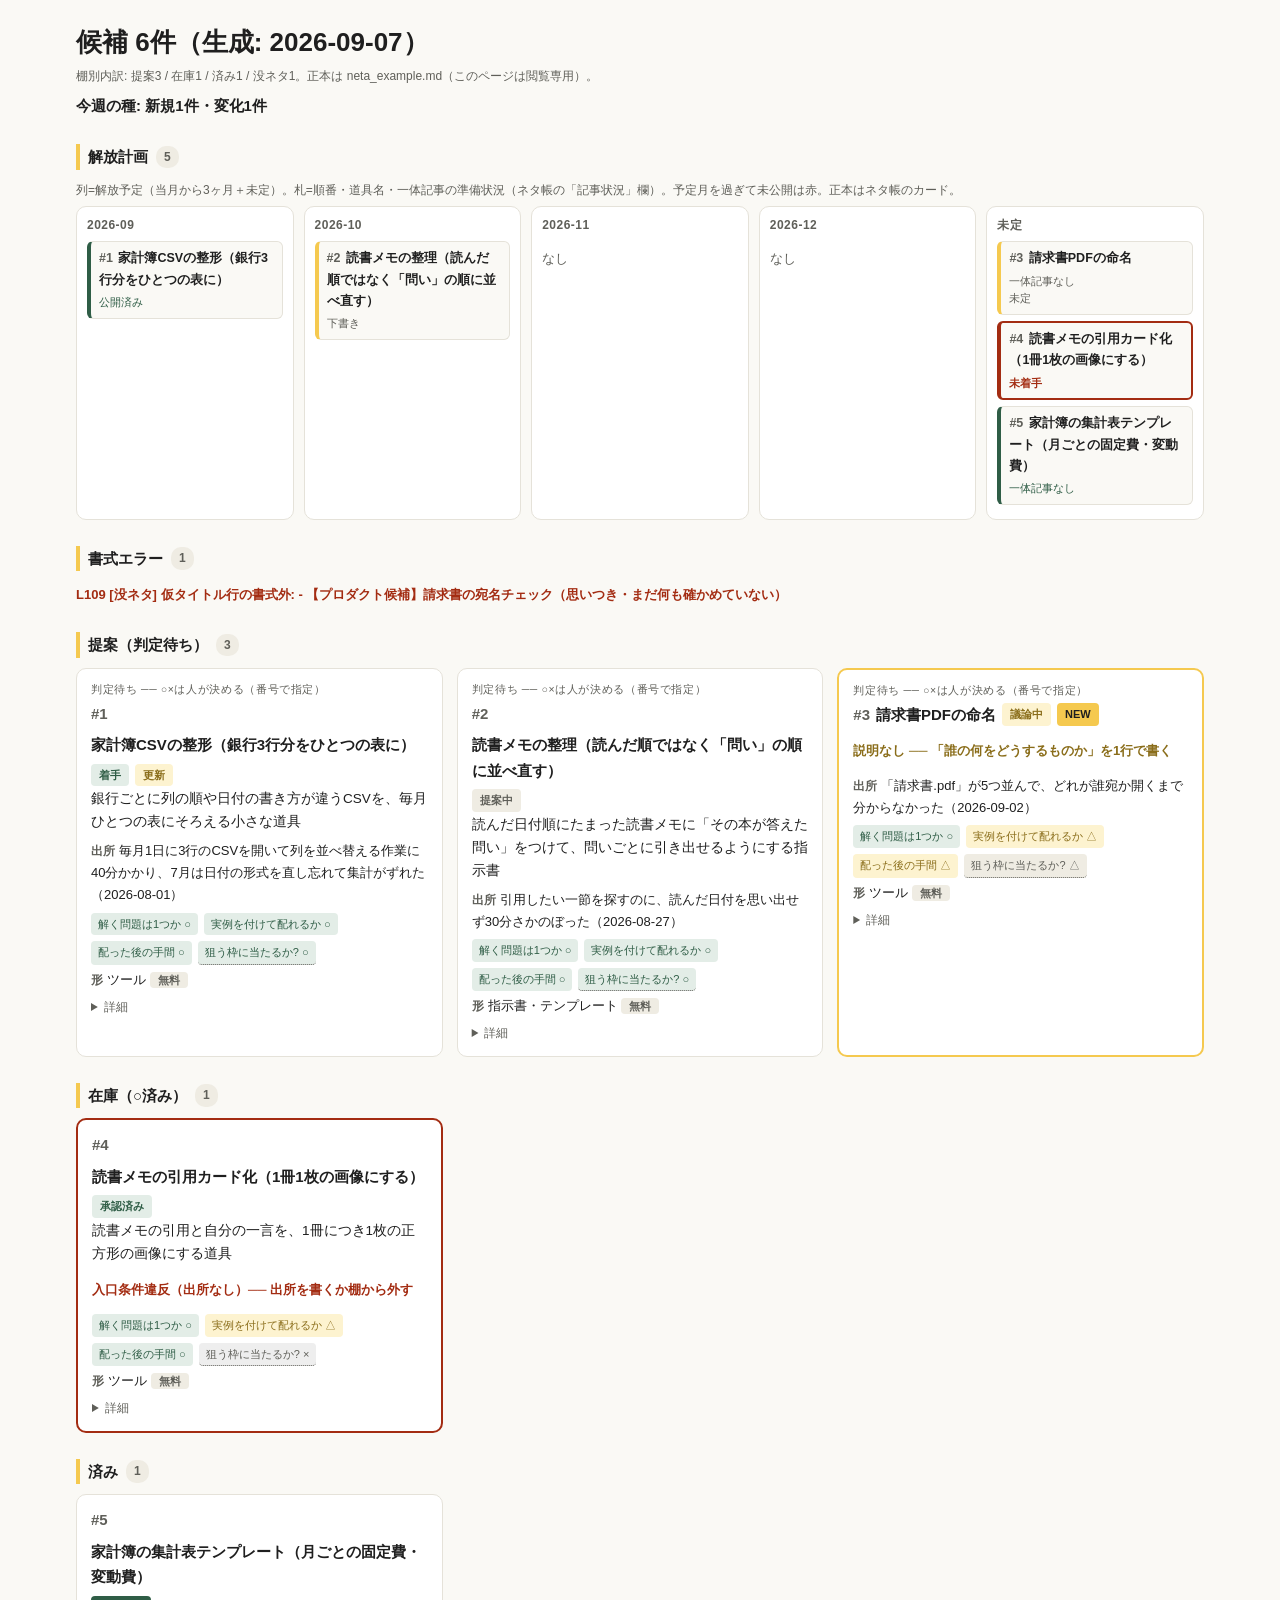
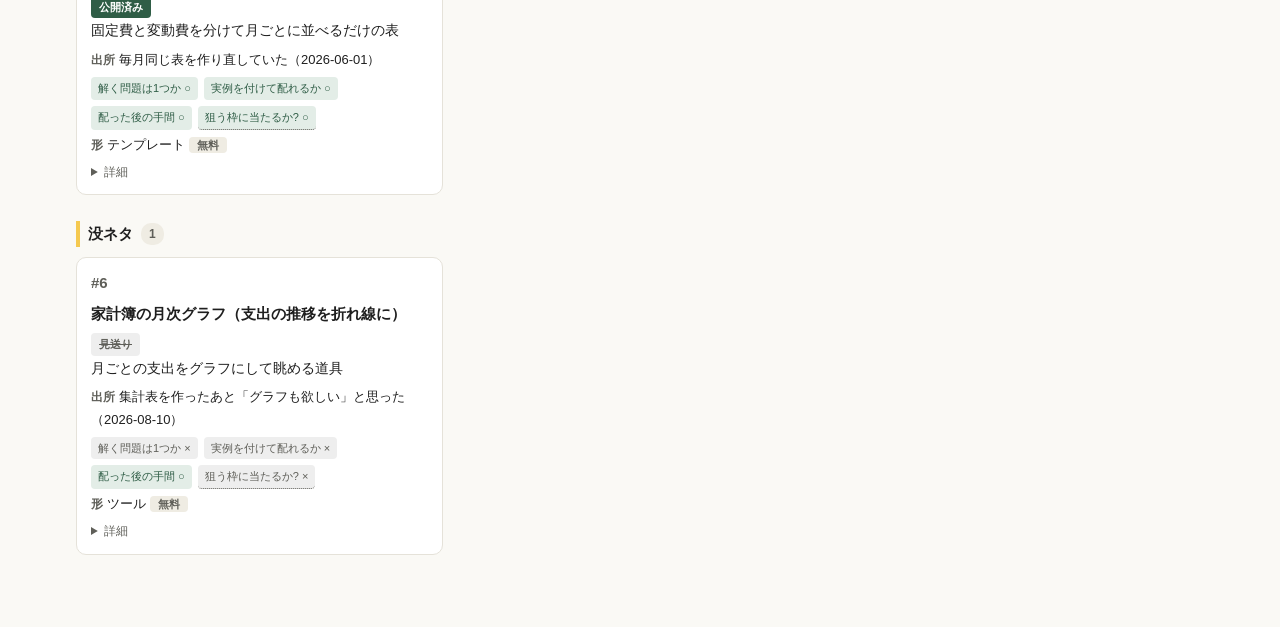
==== tools/candidates-board/candidates_example.html @ b58ed94b "初回: candidates-board（候補管理ボード配布版）・README・MIT LICENSE" ====
<!DOCTYPE html>
<html lang="ja">
<head>
<meta charset="UTF-8">
<meta name="viewport" content="width=device-width, initial-scale=1">
<meta name="robots" content="noindex, nofollow">
<title>候補管理ボード</title>
<!-- 生成: candidates_board.py（閲覧専用・書き込みなし）。正本はネタ帳の .md。
     このページはパーサで読んで表示するだけ（候補データの二重保存はしない）。○×はネタ帳側で -->
<style>
  :root { --yellow:#f5c94f; --ink:#1f1f1f; --sub:#5f5f59; --line:#e5e2d9; --bg:#faf9f5;
           --warn:#8a6d1a; --red:#a32c12; --ok:#2f5d46; }
  * { box-sizing:border-box; }
  body { font-family:"Helvetica Neue","Hiragino Kaku Gothic ProN",Meiryo,sans-serif;
         background:var(--bg); color:var(--ink); margin:0; padding:20px 16px 64px;
         max-width:640px; margin-inline:auto; line-height:1.7; }
  @media (min-width:1000px){ body { max-width:1160px; } }
  .gen { font-size:26px; font-weight:800; margin:0 0 2px; }
  .gen-note { font-size:12px; color:var(--sub); margin:0 0 6px; }
  h2 { font-size:15px; font-weight:800; border-left:4px solid var(--yellow); padding-left:8px;
       margin:26px 0 10px; display:flex; align-items:center; gap:8px; }
  h2 .cnt { font-size:12px; background:#efece3; color:var(--sub); border-radius:10px; padding:1px 8px; }
  .grid { display:grid; gap:14px; grid-template-columns:1fr; margin-bottom:8px; }
  @media (min-width:1000px){ .grid { grid-template-columns:repeat(auto-fill, minmax(340px, 1fr)); } }
  .card { background:#fff; border:1px solid var(--line); border-radius:10px; padding:12px 14px; margin:0; }
  .card.violation { border:2px solid var(--red); }
  .card.no-desc { border:2px solid var(--yellow); }
  .waitlabel { font-size:10.5px; color:var(--sub); letter-spacing:0.06em; margin:0 0 2px; }
  .title { font-size:15px; font-weight:800; margin:0 0 2px; display:flex; align-items:center; gap:6px; flex-wrap:wrap; }
  .title .no { color:var(--sub); font-weight:700; }
  .desc { font-size:13.5px; font-weight:500; margin:0 0 6px; }
  .field { font-size:13px; margin:2px 0; }
  .field b { font-weight:700; color:var(--sub); font-size:12px; margin-right:4px; }
  .hist { font-size:12.5px; margin:2px 0 2px 0.5em; color:var(--ink); }
  .hist::before { content:"・"; color:var(--sub); }
  .badge { font-size:11px; font-weight:700; padding:2px 8px; border-radius:4px; white-space:nowrap; }
  .badge.new { background:var(--yellow); }
  .badge.upd { background:#fdf3d0; color:var(--warn); }
  .ev { display:flex; gap:6px; flex-wrap:wrap; margin:6px 0 4px; }
  .ev span { font-size:11px; padding:2px 7px; border-radius:4px; background:#efece3; color:var(--sub); white-space:nowrap; }
  .ev .m-ok { background:#e3ede7; color:var(--ok); }
  .ev .m-mid { background:#fdf3d0; color:var(--warn); }
  .ev .m-low { background:#eee; color:var(--sub); }
  .qmark { cursor:help; border-bottom:1px dotted var(--sub); }
  details { margin-top:6px; }
  details summary { font-size:12px; color:var(--sub); cursor:pointer; user-select:none; }
  .tane { font-size:15px; font-weight:700; margin:0 0 14px; }
  .err { font-size:13px; color:var(--red); font-weight:700; }
  .warnline { font-size:13px; color:var(--warn); font-weight:700; }
  .empty { font-size:13px; color:var(--sub); }
  .lane { display:grid; gap:10px; grid-template-columns:repeat(5, 1fr); margin-bottom:8px; }
  @media (max-width:999px){ .lane { grid-template-columns:repeat(2, 1fr); } }
  .lane-col { background:#fff; border:1px solid var(--line); border-radius:10px; padding:8px 10px; min-height:60px; }
  .lane-head { font-size:12px; font-weight:800; color:var(--sub); margin:0 0 6px; letter-spacing:0.04em; }
  .fuda { display:block; font-size:12.5px; font-weight:700; color:var(--ink); text-decoration:none;
          background:#faf9f5; border:1px solid var(--line); border-left:4px solid var(--yellow);
          border-radius:6px; padding:6px 8px; margin:0 0 6px; }
  .fuda .fno { color:var(--sub); font-weight:700; margin-right:2px; }
  .fuda .fst { display:block; font-size:11px; font-weight:500; color:var(--sub); margin-top:2px; }
  .fuda .fnote { display:block; font-size:10.5px; font-weight:400; color:var(--sub); }
  .fuda.done { border-left-color:var(--ok); }
  .fuda.done .fst { color:var(--ok); }
  .fuda.late { border:2px solid var(--red); border-left:4px solid var(--red); }
  .fuda.late .fst { color:var(--red); font-weight:700; }
</style>
</head>
<body>
<p class="gen">候補 6件（生成: 2026-09-07）</p>
<p class="gen-note">棚別内訳: 提案3 / 在庫1 / 済み1 / 没ネタ1。正本は neta_example.md（このページは閲覧専用）。</p>
<p class="tane">今週の種: 新規1件・変化1件</p>
<h2>解放計画 <span class="cnt">5</span></h2><p class="gen-note">列=解放予定（当月から3ヶ月＋未定）。札=順番・道具名・一体記事の準備状況（ネタ帳の「記事状況」欄）。予定月を過ぎて未公開は赤。正本はネタ帳のカード。</p><div class="lane"><div class="lane-col"><p class="lane-head">2026-09</p><a class="fuda done" href="#c25"><span class="fno">#1</span> 家計簿CSVの整形（銀行3行分をひとつの表に）<span class="fst">公開済み</span></a></div><div class="lane-col"><p class="lane-head">2026-10</p><a class="fuda" href="#c41"><span class="fno">#2</span> 読書メモの整理（読んだ順ではなく「問い」の順に並べ直す）<span class="fst">下書き</span></a></div><div class="lane-col"><p class="lane-head">2026-11</p><p class="empty">なし</p></div><div class="lane-col"><p class="lane-head">2026-12</p><p class="empty">なし</p></div><div class="lane-col"><p class="lane-head">未定</p><a class="fuda" href="#c55"><span class="fno">#3</span> 請求書PDFの命名<span class="fst">一体記事なし</span><span class="fnote">未定</span></a><a class="fuda late" href="#c67"><span class="fno">#4</span> 読書メモの引用カード化（1冊1枚の画像にする）<span class="fst">未着手</span></a><a class="fuda done" href="#c85"><span class="fno">#5</span> 家計簿の集計表テンプレート（月ごとの固定費・変動費）<span class="fst">一体記事なし</span></a></div></div>
<h2>書式エラー <span class="cnt">1</span></h2>
<p class="err">L109 [没ネタ] 仮タイトル行の書式外: - 【プロダクト候補】請求書の宛名チェック（思いつき・まだ何も確かめていない）</p>
<h2>提案（判定待ち） <span class="cnt">3</span></h2>
<div class="grid"><div class="card" id="c25"><p class="waitlabel">判定待ち ── ○×は人が決める（番号で指定）</p><p class="title"><span class="no">#1</span> 家計簿CSVの整形（銀行3行分をひとつの表に） <span class="badge" style="background:#e3ede7;color:var(--ok)">着手</span><span class="badge upd">更新</span></p><p class="desc">銀行ごとに列の順や日付の書き方が違うCSVを、毎月ひとつの表にそろえる小さな道具</p><p class="field"><b>出所</b>毎月1日に3行のCSVを開いて列を並べ替える作業に40分かかり、7月は日付の形式を直し忘れて集計がずれた（2026-08-01）</p><div class="ev"><span class="m-ok">解く問題は1つか ○</span><span class="m-ok">実例を付けて配れるか ○</span><span class="m-ok">配った後の手間 ○</span><span class="m-ok qmark" title="自分で決めた「出す商品の条件」（例: 自分が使っている実物・低価格・サポート不要）に当てはまるか">狙う枠に当たるか? ○</span></div><p class="field"><b>形</b>ツール <span class="badge" style="background:#efece3;color:var(--sub)">無料</span></p><details><summary>詳細</summary><p class="field"><b>評価の理由</b>1問題1商品=○（「列をそろえる」だけ）</p><p class="field"><b>評価の理由</b>記入例・実測の同梱=○（自分の3行分の実例と、40分→3分の実測）</p><p class="field"><b>評価の理由</b>サポート負荷=低（ブラウザで完結）</p><p class="field"><b>記帳</b>自分: 2026-08-20</p><p class="field"><b>素材</b>8月分のCSV（口座番号はマスク）・所要時間のメモ</p><p class="field"><b>解放予定</b>2026-09</p><p class="field"><b>一体記事</b>家計簿CSVを毎月手で直すのをやめた話</p><p class="field"><b>記事状況</b>公開済み</p><p class="field"><b>履歴</b></p><p class="hist">2026-08-25 まず自分の3行だけ動くものを作った（実働1時間）</p><p class="hist">2026-09-01 9月分で初めて本番使用。3分で終わった。記事を公開</p></details></div><div class="card" id="c41"><p class="waitlabel">判定待ち ── ○×は人が決める（番号で指定）</p><p class="title"><span class="no">#2</span> 読書メモの整理（読んだ順ではなく「問い」の順に並べ直す） <span class="badge" style="background:#efece3;color:var(--sub)">提案中</span></p><p class="desc">読んだ日付順にたまった読書メモに「その本が答えた問い」をつけて、問いごとに引き出せるようにする指示書</p><p class="field"><b>出所</b>引用したい一節を探すのに、読んだ日付を思い出せず30分さかのぼった（2026-08-27）</p><div class="ev"><span class="m-ok">解く問題は1つか ○</span><span class="m-ok">実例を付けて配れるか ○</span><span class="m-ok">配った後の手間 ○</span><span class="m-ok qmark" title="自分で決めた「出す商品の条件」（例: 自分が使っている実物・低価格・サポート不要）に当てはまるか">狙う枠に当たるか? ○</span></div><p class="field"><b>形</b>指示書・テンプレート <span class="badge" style="background:#efece3;color:var(--sub)">無料</span></p><details><summary>詳細</summary><p class="field"><b>評価の理由</b>1問題1商品=○（「探せない」だけを解く）</p><p class="field"><b>評価の理由</b>記入例・実測の同梱=○（自分のメモ300件で試した結果）</p><p class="field"><b>評価の理由</b>サポート負荷=低</p><p class="field"><b>記帳</b>自分: 2026-08-28</p><p class="field"><b>素材</b>読書メモの原本・「問い」の付け方を試した記録</p><p class="field"><b>解放予定</b>2026-10</p><p class="field"><b>一体記事</b>読書メモが300件を超えて探せなくなった話</p><p class="field"><b>記事状況</b>下書き</p></details></div><div class="card no-desc" id="c55"><p class="waitlabel">判定待ち ── ○×は人が決める（番号で指定）</p><p class="title"><span class="no">#3</span> 請求書PDFの命名 <span class="badge" style="background:#fdf3d0;color:var(--warn)">議論中</span><span class="badge new">NEW</span></p><p class="warnline">説明なし ── 「誰の何をどうするものか」を1行で書く</p><p class="field"><b>出所</b>「請求書.pdf」が5つ並んで、どれが誰宛か開くまで分からなかった（2026-09-02）</p><div class="ev"><span class="m-ok">解く問題は1つか ○</span><span class="m-mid">実例を付けて配れるか △</span><span class="m-mid">配った後の手間 △</span><span class=" qmark" title="自分で決めた「出す商品の条件」（例: 自分が使っている実物・低価格・サポート不要）に当てはまるか">狙う枠に当たるか? △</span></div><p class="field"><b>形</b>ツール <span class="badge" style="background:#efece3;color:var(--sub)">無料</span></p><details><summary>詳細</summary><p class="field"><b>評価の理由</b>1問題1商品=○</p><p class="field"><b>評価の理由</b>記入例・実測の同梱=△（まだ自分の分でしか試していない）</p><p class="field"><b>評価の理由</b>サポート負荷=中（PDFの中身の読み取りが相手先で違う）</p><p class="field"><b>記帳</b>自分: 2026-09-02</p><p class="field"><b>解放予定</b>未定</p></details></div></div>
<h2>在庫（○済み） <span class="cnt">1</span></h2>
<div class="grid"><div class="card violation" id="c67"><p class="title"><span class="no">#4</span> 読書メモの引用カード化（1冊1枚の画像にする） <span class="badge" style="background:#e3ede7;color:var(--ok)">承認済み</span></p><p class="desc">読書メモの引用と自分の一言を、1冊につき1枚の正方形の画像にする道具</p><p class="err">入口条件違反（出所なし）── 出所を書くか棚から外す</p><div class="ev"><span class="m-ok">解く問題は1つか ○</span><span class="m-mid">実例を付けて配れるか △</span><span class="m-ok">配った後の手間 ○</span><span class="m-low qmark" title="自分で決めた「出す商品の条件」（例: 自分が使っている実物・低価格・サポート不要）に当てはまるか">狙う枠に当たるか? ×</span></div><p class="field"><b>形</b>ツール <span class="badge" style="background:#efece3;color:var(--sub)">無料</span></p><details><summary>詳細</summary><p class="field"><b>評価の理由</b>1問題1商品=○</p><p class="field"><b>評価の理由</b>記入例・実測の同梱=△</p><p class="field"><b>評価の理由</b>サポート負荷=低</p><p class="field"><b>記帳</b>自分: 2026-07-30</p><p class="field"><b>解放予定</b>2026-08</p><p class="field"><b>一体記事</b>読書メモを画像にして残す</p><p class="field"><b>記事状況</b>未着手</p><p class="field"><b>履歴</b></p><p class="hist">2026-08-15 予定月を8月にしたまま着手できていない</p></details></div></div>
<h2>済み <span class="cnt">1</span></h2>
<div class="grid"><div class="card" id="c85"><p class="title"><span class="no">#5</span> 家計簿の集計表テンプレート（月ごとの固定費・変動費） <span class="badge" style="background:#2f5d46;color:#fff">公開済み</span></p><p class="desc">固定費と変動費を分けて月ごとに並べるだけの表</p><p class="field"><b>出所</b>毎月同じ表を作り直していた（2026-06-01）</p><div class="ev"><span class="m-ok">解く問題は1つか ○</span><span class="m-ok">実例を付けて配れるか ○</span><span class="m-ok">配った後の手間 ○</span><span class="m-ok qmark" title="自分で決めた「出す商品の条件」（例: 自分が使っている実物・低価格・サポート不要）に当てはまるか">狙う枠に当たるか? ○</span></div><p class="field"><b>形</b>テンプレート <span class="badge" style="background:#efece3;color:var(--sub)">無料</span></p><details><summary>詳細</summary><p class="field"><b>評価の理由</b>1問題1商品=○</p><p class="field"><b>評価の理由</b>記入例・実測の同梱=○</p><p class="field"><b>評価の理由</b>サポート負荷=低</p><p class="field"><b>記帳</b>自分: 2026-06-10</p><p class="field"><b>使用</b>2026-07-05 公開（記事「毎月同じ表を作り直すのをやめた」と一緒に）</p></details></div></div>
<h2>没ネタ <span class="cnt">1</span></h2>
<div class="grid"><div class="card" id="c98"><p class="title"><span class="no">#6</span> 家計簿の月次グラフ（支出の推移を折れ線に） <span class="badge" style="background:#eee;color:var(--sub);text-decoration:line-through">見送り</span></p><p class="desc">月ごとの支出をグラフにして眺める道具</p><p class="field"><b>出所</b>集計表を作ったあと「グラフも欲しい」と思った（2026-08-10）</p><div class="ev"><span class="m-low">解く問題は1つか ×</span><span class="m-low">実例を付けて配れるか ×</span><span class="m-ok">配った後の手間 ○</span><span class="m-low qmark" title="自分で決めた「出す商品の条件」（例: 自分が使っている実物・低価格・サポート不要）に当てはまるか">狙う枠に当たるか? ×</span></div><p class="field"><b>形</b>ツール <span class="badge" style="background:#efece3;color:var(--sub)">無料</span></p><details><summary>詳細</summary><p class="field"><b>評価の理由</b>1問題1商品=×（眺めたい、は問題ではない）</p><p class="field"><b>評価の理由</b>記入例・実測の同梱=×</p><p class="field"><b>評価の理由</b>サポート負荷=低</p><p class="field"><b>記帳</b>自分: 2026-08-10</p><p class="field"><b>理由</b>2026-08-17 表計算ソフトのグラフ機能で足りた。作る理由がない</p></details></div></div>
</body>
</html>
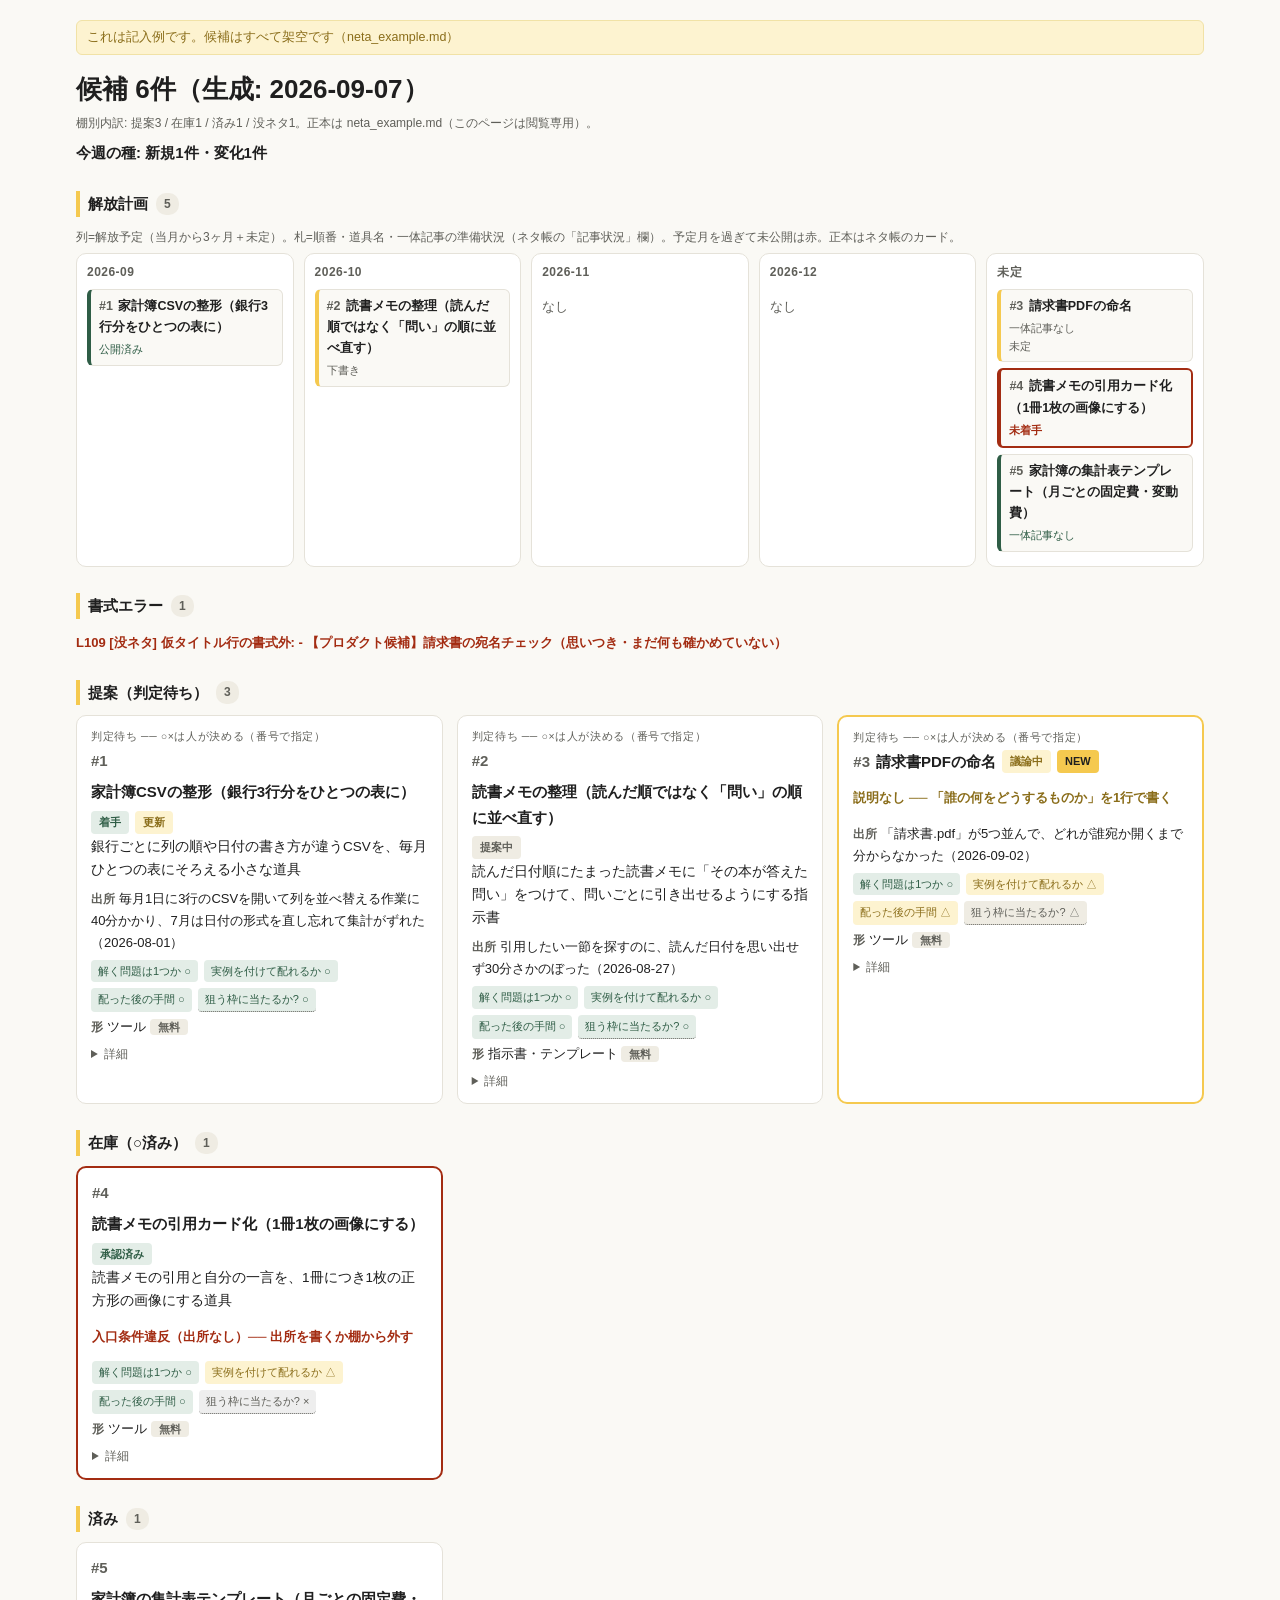
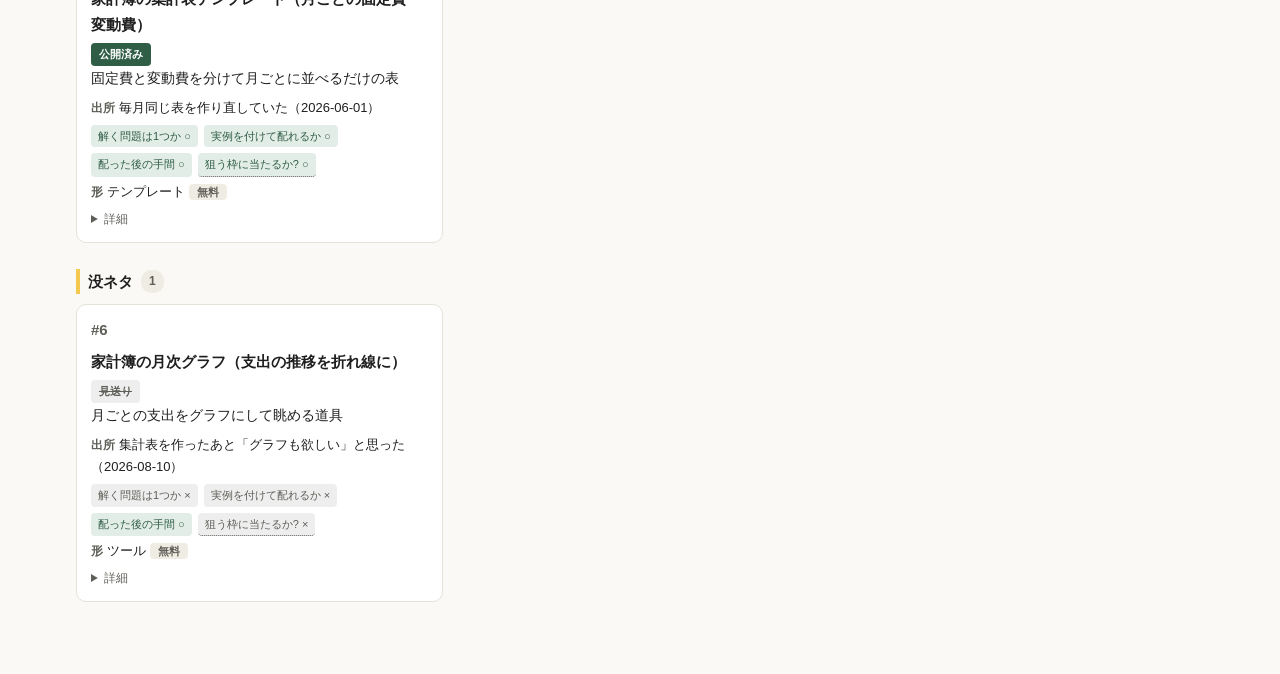
==== commit 1031da73: "candidates-board: --example で最上部に「これは記入例です」の帯を出す（見本HTMLを帯つきで再生成・READMEに記載）" ====
--- a/tools/candidates-board/candidates_example.html
+++ b/tools/candidates-board/candidates_example.html
@@ -48,6 +48,8 @@
   .err { font-size:13px; color:var(--red); font-weight:700; }
   .warnline { font-size:13px; color:var(--warn); font-weight:700; }
   .empty { font-size:13px; color:var(--sub); }
+  .example-band { font-size:12.5px; color:var(--warn); background:#fdf3d0; border:1px solid #f1e2a6;
+                  border-radius:6px; padding:6px 10px; margin:0 0 12px; }
   .lane { display:grid; gap:10px; grid-template-columns:repeat(5, 1fr); margin-bottom:8px; }
   @media (max-width:999px){ .lane { grid-template-columns:repeat(2, 1fr); } }
   .lane-col { background:#fff; border:1px solid var(--line); border-radius:10px; padding:8px 10px; min-height:60px; }
@@ -65,6 +67,7 @@
 </style>
 </head>
 <body>
+<p class="example-band">これは記入例です。候補はすべて架空です（neta_example.md）</p>
 <p class="gen">候補 6件（生成: 2026-09-07）</p>
 <p class="gen-note">棚別内訳: 提案3 / 在庫1 / 済み1 / 没ネタ1。正本は neta_example.md（このページは閲覧専用）。</p>
 <p class="tane">今週の種: 新規1件・変化1件</p>
